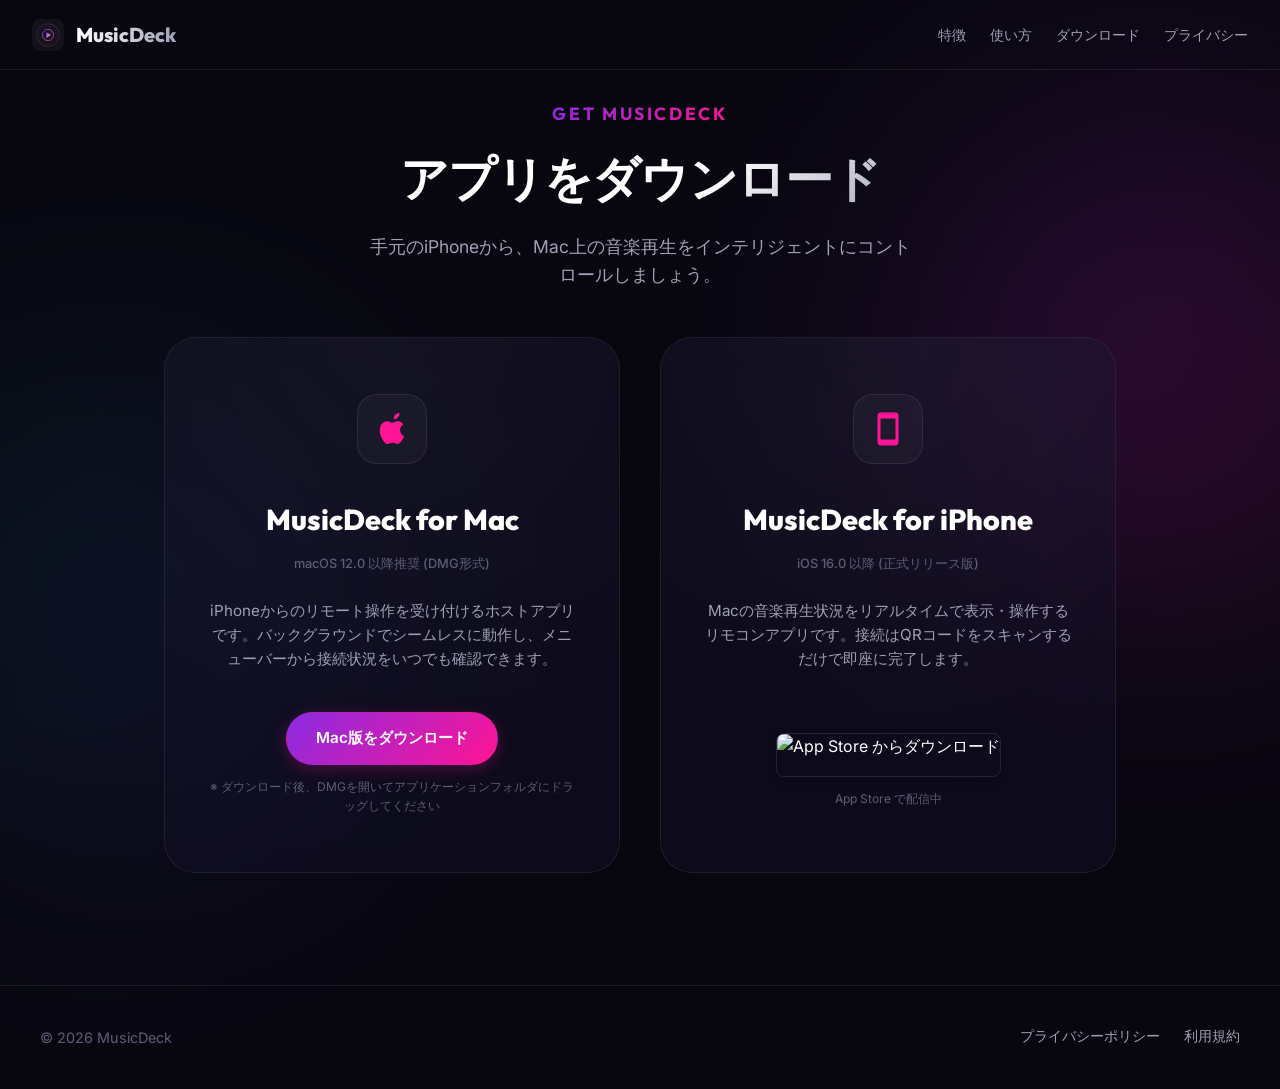
==== download.html @ 5c4b1ab0 "feat: initialize project with landing page structure, assets, and design system" ====
<!doctype html>
<html lang="ja">
<head>
  <meta charset="utf-8" />
  <meta name="viewport" content="width=device-width, initial-scale=1" />
  <title>MusicDeck ダウンロード | iPhoneでMacの音楽操作をもっと手軽に</title>
  <meta
    name="description"
    content="MusicDeckのダウンロードページです。Macアプリ（DMGファイル）およびiPhoneアプリ（App Store/TestFlight）を取得できます。"
  />

  <meta property="og:title" content="MusicDeck ダウンロード" />
  <meta property="og:description" content="iPhoneからMacの音楽操作をもっと手軽に。MusicDeckのダウンロードはこちらから。" />
  <meta property="og:type" content="website" />
  <meta property="og:url" content="https://884shuta.github.io/musicdeck-site/download.html" />
  <meta property="og:image" content="https://884shuta.github.io/musicdeck-site/assets/app-icon.svg" />

  <link rel="icon" href="./assets/favicon.svg" type="image/svg+xml" />
  <link rel="preconnect" href="https://fonts.googleapis.com">
  <link rel="preconnect" href="https://fonts.gstatic.com" crossorigin>
  <link href="https://fonts.googleapis.com/css2?family=Inter:wght@400;500;600&family=Outfit:wght@500;700;800&display=swap" rel="stylesheet">
  <link rel="stylesheet" href="./styles.css" />
  
  <script>
    // ==========================================
    // iPhone版 配信モード設定スイッチ (デフォルト)
    // ==========================================
    // true  : デフォルトで TestFlight版 (ベータテスト) を表示
    // false : デフォルトで App Store版 (正式リリース) を表示
    const USE_TESTFLIGHT_DEFAULT = false; 

    // URLのクエリパラメータ (?testflight=true または ?testflight=false) に基づく動的切り替え
    const urlParams = new URLSearchParams(window.location.search);
    const USE_TESTFLIGHT = urlParams.has('testflight') 
      ? (urlParams.get('testflight') === 'true') 
      : USE_TESTFLIGHT_DEFAULT;

    // 各種リンク先の設定
    const APP_STORE_URL = "https://apps.apple.com/jp/app/id6781479995";
    const TESTFLIGHT_URL = "https://testflight.apple.com/join/WTsdsdNE";
    const MAC_DMG_URL = "./MusicDeck.dmg";
  </script>
</head>

<body>
  <header class="site-header">
    <a class="brand" href="./index.html">
      <img src="./assets/app-icon.svg" alt="MusicDeck Logo" class="brand-icon" />
      <span class="brand-name">MusicDeck</span>
    </a>

    <nav class="nav">
      <a href="./index.html#features">特徴</a>
      <a href="./index.html#setup">使い方</a>
      <a href="./download.html" class="active">ダウンロード</a>
      <a href="./privacy.html" class="nav-secondary">プライバシー</a>
    </nav>
  </header>

  <main class="download-page">
    <section class="download-page-heading">
      <p class="label">Get MusicDeck</p>
      <h1>アプリをダウンロード</h1>
      <p>手元のiPhoneから、Mac上の音楽再生をインテリジェントにコントロールしましょう。</p>
    </section>

    <div class="download-grid">
      <!-- Mac OS App Card -->
      <section class="download-detail-card">
        <div class="platform-icon-wrap">
          <!-- macOS Apple Logo -->
          <svg xmlns="http://www.w3.org/2000/svg" viewBox="0 0 24 24" fill="currentColor">
            <path d="M18.71 19.5c-.83 1.24-1.71 2.45-3.05 2.47-1.34.03-1.77-.79-3.29-.79-1.53 0-2 .77-3.27.82-1.31.05-2.3-1.32-3.14-2.53C4.25 17 2.94 12.45 4.7 9.39c.87-1.52 2.43-2.48 4.12-2.51 1.28-.02 2.5.87 3.29.87.78 0 2.26-1.07 3.81-.91.65.03 2.47.26 3.64 1.98-.09.06-2.17 1.28-2.15 3.81.03 3.02 2.65 4.03 2.68 4.04-.03.07-.42 1.44-1.38 2.83M15.97 4.17c.66-.81 1.11-1.93.99-3.06-.96.04-2.13.64-2.82 1.45-.6.69-1.12 1.83-.98 2.94 1.07.08 2.15-.52 2.81-1.33z"/>
          </svg>
        </div>
        <h2>MusicDeck for Mac</h2>
        <p class="platform-version">macOS 12.0 以降推奨 (DMG形式)</p>
        <p class="description">
          iPhoneからのリモート操作を受け付けるホストアプリです。バックグラウンドでシームレスに動作し、メニューバーから接続状況をいつでも確認できます。
        </p>
        <div class="badge-container">
          <a class="button primary" id="macDownloadBtn" href="">
            <span class="btn-text">Mac版をダウンロード</span>
          </a>
          <span class="badge-info-text">※ ダウンロード後、DMGを開いてアプリケーションフォルダにドラッグしてください</span>
        </div>
      </section>

      <!-- iPhone App Card (Dynamic toggle) -->
      <section class="download-detail-card" id="iosCard">
        <div class="platform-icon-wrap">
          <!-- iPhone Icon -->
          <svg xmlns="http://www.w3.org/2000/svg" viewBox="0 0 24 24" fill="currentColor">
            <path d="M17 1.01L7 1c-1.1 0-2 .9-2 2v18c0 1.1.9 2 2 2h10c1.1 0 2-.9 2-2V3c0-1.1-.9-1.99-2-1.99zM17 19H7V5h10v14z"/>
          </svg>
        </div>
        <h2>MusicDeck for iPhone</h2>
        <p class="platform-version" id="iosVersion">iOS 16.0 以降</p>
        <p class="description" id="iosDescription">
          Macの音楽再生状況をリアルタイムで表示・操作するリモコンアプリです。接続はQRコードをスキャンするだけで即座に完了します。
        </p>
        
        <div class="badge-container" id="iosBadgeContainer">
          <!-- Rendered dynamically by JavaScript based on USE_TESTFLIGHT -->
        </div>
      </section>
    </div>
  </main>

  <footer class="footer">
    <div class="footer-content">
      <p class="copyright">© 2026 MusicDeck</p>
      <div class="footer-links">
        <a href="./privacy.html">プライバシーポリシー</a>
        <a href="./terms.html">利用規約</a>
      </div>
    </div>
  </footer>

  <script>
    document.addEventListener('DOMContentLoaded', () => {
      // Set Mac download link
      const macBtn = document.getElementById('macDownloadBtn');
      if (macBtn) {
        macBtn.href = MAC_DMG_URL;
      }

      // Dynamic toggle for iOS download target
      const badgeContainer = document.getElementById('iosBadgeContainer');
      const iosVersion = document.getElementById('iosVersion');
      const iosDescription = document.getElementById('iosDescription');
      const iosCard = document.getElementById('iosCard');

      if (USE_TESTFLIGHT) {
        // --- TestFlight Mode ---
        iosVersion.textContent = "iOS 16.0 以降 (TestFlight ベータ版)";
        iosDescription.textContent = "現在、MusicDeck for iPhoneは先行ベータテストを実施しています。以下のリンクからTestFlightプログラムに参加してアプリをお試しください。";

        // Create TestFlight green custom badge SVG + Text
        badgeContainer.innerHTML = `
          <a href="${TESTFLIGHT_URL}" class="testflight-badge" target="_blank" rel="noopener noreferrer">
            <!-- TestFlight Propeller Icon SVG -->
            <svg class="testflight-badge-icon" viewBox="0 0 24 24" fill="currentColor">
              <path d="M12 2C6.48 2 2 6.48 2 12s4.48 10 10 10 10-4.48 10-10S17.52 2 12 2zm1 14.5c0 .83-.67 1.5-1.5 1.5s-1.5-.67-1.5-1.5.67-1.5 1.5-1.5 1.5.67 1.5 1.5zm-.25-3.75c0 .41-.34.75-.75.75s-.75-.34-.75-.75v-4.5c0-.41.34-.75.75-.75s.75.34.75.75v4.5z"/>
            </svg>
            <span>TestFlightでベータ版に参加</span>
          </a>
          <span class="badge-info-text">※ 先行ベータ版のため参加枠に限りがあります</span>
          
          <div class="testflight-steps">
            <h3>
              <svg width="14" height="14" viewBox="0 0 24 24" fill="none" stroke="currentColor" stroke-width="2.5" stroke-linecap="round" stroke-linejoin="round">
                <circle cx="12" cy="12" r="10"></circle>
                <line x1="12" y1="16" x2="12" y2="12"></line>
                <line x1="12" y1="8" x2="12.01" y2="8"></line>
              </svg>
              ベータ版のインストール手順
            </h3>
            <ol>
              <li>iOS端末で App Store から <strong>TestFlight</strong> アプリをインストールします。</li>
              <li>上の「TestFlightでベータ版に参加」ボタンをタップします。</li>
              <li>「テストを開始」をタップしてアプリをインストールします。</li>
            </ol>
          </div>
        `;
      } else {
        // --- App Store Mode ---
        iosVersion.textContent = "iOS 16.0 以降 (正式リリース版)";
        
        // Render App Store official black badge
        badgeContainer.innerHTML = `
          <a href="${APP_STORE_URL}" class="app-store-badge-link" target="_blank" rel="noopener noreferrer">
            <img 
              src="https://tools.applemediaservices.com/api/badges/download-on-the-app-store/black/ja-jp?size=250x83" 
              alt="App Store からダウンロード" 
            />
          </a>
          <span class="badge-info-text">App Store で配信中</span>
        `;
      }
    });

    // --- Scroll Effect for Header ---
    const header = document.querySelector('.site-header');
    window.addEventListener('scroll', () => {
      if (window.scrollY > 20) {
        header.classList.add('scrolled');
      } else {
        header.classList.remove('scrolled');
      }
    });
  </script>
</body>
</html>
---- styles.css ----
/* ==========================================================================
   MusicDeck Premium CSS Design System
   ========================================================================== */

/* Custom Properties */
:root {
  --bg-primary: #080710;
  --bg-secondary: #121026;
  --bg-card: rgba(20, 18, 43, 0.45);
  --text-primary: #ffffff;
  --text-secondary: #9fa0b5;
  --text-muted: #5e5d75;
  
  --accent-purple: #8A2BE2;
  --accent-pink: #FF1493;
  --accent-cyan: #00f2fe;
  
  --gradient-primary: linear-gradient(135deg, var(--accent-purple), var(--accent-pink));
  --gradient-glow: linear-gradient(135deg, rgba(138, 43, 226, 0.3), rgba(255, 20, 147, 0.3));
  
  --glass-bg: rgba(255, 255, 255, 0.03);
  --glass-border: rgba(255, 255, 255, 0.08);
  --glass-border-hover: rgba(255, 255, 255, 0.18);
  
  --font-sans: 'Inter', -apple-system, BlinkMacSystemFont, "Segoe UI", Roboto, sans-serif;
  --font-display: 'Outfit', var(--font-sans);
  
  --shadow-sm: 0 4px 12px rgba(0, 0, 0, 0.1);
  --shadow-md: 0 12px 32px rgba(0, 0, 0, 0.2);
  --shadow-lg: 0 24px 64px rgba(0, 0, 0, 0.4);
  --shadow-glow: 0 0 40px rgba(138, 43, 226, 0.25);
  
  --transition-fast: 0.2s cubic-bezier(0.4, 0, 0.2, 1);
  --transition-normal: 0.3s cubic-bezier(0.4, 0, 0.2, 1);
  --transition-slow: 0.6s cubic-bezier(0.4, 0, 0.2, 1);
}

/* Reset & Base Styles */
*, *::before, *::after {
  box-sizing: border-box;
  margin: 0;
  padding: 0;
}

html {
  font-size: 16px;
  scroll-behavior: smooth;
  scroll-padding-top: 80px;
}

body {
  background-color: var(--bg-primary);
  color: var(--text-primary);
  font-family: var(--font-sans);
  line-height: 1.6;
  -webkit-font-smoothing: antialiased;
  -moz-osx-font-smoothing: grayscale;
  overflow-x: hidden;
  position: relative;
}

/* Ambient Glows */
body::before, body::after {
  content: '';
  position: absolute;
  width: 500px;
  height: 500px;
  border-radius: 50%;
  background: var(--gradient-glow);
  filter: blur(120px);
  z-index: -1;
  pointer-events: none;
  opacity: 0.6;
}

body::before {
  top: 10%;
  right: -10%;
}

body::after {
  bottom: 20%;
  left: -10%;
  background: linear-gradient(135deg, rgba(0, 242, 254, 0.15), rgba(138, 43, 226, 0.15));
}

a {
  color: inherit;
  text-decoration: none;
  transition: var(--transition-fast);
}

::-webkit-scrollbar {
  width: 8px;
}
::-webkit-scrollbar-track {
  background: var(--bg-primary);
}
::-webkit-scrollbar-thumb {
  background: rgba(255, 255, 255, 0.1);
  border-radius: 4px;
}

/* Typography Utility */
.label {
  font-family: var(--font-display);
  font-size: 0.85rem;
  font-weight: 700;
  text-transform: uppercase;
  letter-spacing: 0.15em;
  background: var(--gradient-primary);
  -webkit-background-clip: text;
  -webkit-text-fill-color: transparent;
  margin-bottom: 0.75rem;
  display: inline-block;
}

.section {
  padding: 6rem 1.5rem;
  max-width: 1200px;
  margin: 0 auto;
}

.section-heading {
  text-align: center;
  margin-bottom: 4rem;
}

.section-heading h2 {
  font-family: var(--font-display);
  font-size: 2.5rem;
  font-weight: 800;
  letter-spacing: -0.02em;
}

/* Buttons */
.button {
  display: inline-flex;
  align-items: center;
  justify-content: center;
  padding: 0.85rem 1.8rem;
  border-radius: 50px;
  font-weight: 600;
  font-size: 0.95rem;
  cursor: pointer;
  border: 1px solid transparent;
  transition: all var(--transition-normal);
  position: relative;
}

.button.primary {
  background: var(--gradient-primary);
  color: #fff;
  box-shadow: 0 4px 15px rgba(255, 20, 147, 0.25);
}

.button.primary:hover:not(.disabled) {
  transform: translateY(-2px);
  box-shadow: 0 8px 25px rgba(255, 20, 147, 0.4), 0 0 15px rgba(138, 43, 226, 0.4);
}

.button.secondary {
  background: var(--glass-bg);
  border-color: var(--glass-border);
  color: #fff;
  backdrop-filter: blur(8px);
}

.button.secondary:hover {
  background: rgba(255, 255, 255, 0.08);
  border-color: var(--glass-border-hover);
  transform: translateY(-2px);
}

.button.disabled {
  opacity: 0.4;
  cursor: not-allowed;
  pointer-events: none;
}

/* Header */
.site-header {
  position: fixed;
  top: 0;
  left: 0;
  width: 100%;
  height: 70px;
  display: flex;
  align-items: center;
  justify-content: space-between;
  padding: 0 2rem;
  z-index: 100;
  border-bottom: 1px solid var(--glass-border);
  transition: var(--transition-normal);
}

.site-header.scrolled {
  background: rgba(8, 7, 16, 0.75);
  backdrop-filter: blur(16px);
  height: 60px;
}

.brand {
  display: flex;
  align-items: center;
  gap: 0.75rem;
}

.brand-icon {
  width: 32px;
  height: 32px;
  border-radius: 8px;
}

.brand-name {
  font-family: var(--font-display);
  font-weight: 800;
  font-size: 1.25rem;
  background: linear-gradient(to right, #fff, var(--text-secondary));
  -webkit-background-clip: text;
  -webkit-text-fill-color: transparent;
}

.nav {
  display: flex;
  align-items: center;
  gap: 1.5rem;
}

.nav a {
  font-size: 0.9rem;
  font-weight: 500;
  color: var(--text-secondary);
  position: relative;
  padding: 0.5rem 0;
}

.nav a:hover {
  color: #fff;
}

.nav a::after {
  content: '';
  position: absolute;
  bottom: 0;
  left: 0;
  width: 100%;
  height: 2px;
  background: var(--gradient-primary);
  transform: scaleX(0);
  transition: transform var(--transition-normal);
}

.nav a:hover::after {
  transform: scaleX(1);
}

/* Hero Section */
.hero {
  display: grid;
  grid-template-columns: 1fr 1fr;
  align-items: center;
  gap: 4rem;
  min-height: 100vh;
  padding: 8rem 2rem 4rem;
  max-width: 1200px;
  margin: 0 auto;
}

.hero-content {
  display: flex;
  flex-direction: column;
  align-items: flex-start;
}

.hero-content h1 {
  font-family: var(--font-display);
  font-size: 3.5rem;
  font-weight: 800;
  line-height: 1.15;
  letter-spacing: -0.03em;
  margin-bottom: 1.5rem;
  background: linear-gradient(135deg, #ffffff 60%, var(--text-secondary));
  -webkit-background-clip: text;
  -webkit-text-fill-color: transparent;
}

.hero-text {
  font-size: 1.1rem;
  color: var(--text-secondary);
  margin-bottom: 2.5rem;
  max-width: 520px;
}

.hero-actions {
  display: flex;
  gap: 1rem;
}

/* Device Visual Block */
.hero-visual {
  position: relative;
  display: flex;
  justify-content: center;
  align-items: center;
  width: 100%;
  height: 480px;
  perspective: 1200px;
  overflow: visible;
}

/* MacBook Mockup CSS */
.device.macbook {
  position: absolute;
  width: 440px;
  left: calc(50% - 240px);
  top: 50px;
  transform: rotateY(8deg) rotateX(2deg);
  transition: var(--transition-slow);
}

.device.macbook:hover {
  transform: rotateY(5deg) rotateX(1deg) translateY(-5px);
}

.macbook-screen {
  background: #000;
  border-radius: 18px 18px 0 0;
  padding: 10px 10px 12px 10px;
  box-shadow: var(--shadow-lg);
  border: 1px solid rgba(255, 255, 255, 0.15);
  position: relative;
}

.macbook-camera {
  width: 6px;
  height: 6px;
  background: #1a1a1a;
  border-radius: 50%;
  position: absolute;
  top: 4px;
  left: 50%;
  transform: translateX(-50%);
  border: 1px solid #333;
}

.macbook-display {
  background: #0d0c15;
  aspect-ratio: 16/10;
  border-radius: 8px;
  overflow: hidden;
  border: 1px solid rgba(255, 255, 255, 0.05);
}

/* MacBook OS/App Design */
.macbook-app {
  display: flex;
  flex-direction: column;
  width: 100%;
  height: 100%;
  background: linear-gradient(145deg, #100f22, #07060f);
  color: #fff;
  position: relative;
}

.app-sidebar {
  display: flex;
  gap: 6px;
  padding: 8px 12px;
  border-bottom: 1px solid rgba(255, 255, 255, 0.03);
  position: absolute;
  top: 0;
  left: 0;
  width: 100%;
  z-index: 2;
}

.sidebar-dot {
  width: 8px;
  height: 8px;
  border-radius: 50%;
}
.sidebar-dot.red { background: #ff5f56; }
.sidebar-dot.yellow { background: #ffbd2e; }
.sidebar-dot.green { background: #27c93f; }

.app-main {
  flex: 1;
  display: flex;
  flex-direction: column;
  justify-content: center;
  align-items: center;
  padding: 28px 16px 12px 16px;
  position: relative;
}

.music-player-status {
  position: absolute;
  top: 8px;
  right: 12px;
  display: flex;
  align-items: center;
  gap: 8px;
}

.status-badge {
  font-size: 0.65rem;
  font-weight: 600;
  background: rgba(39, 201, 63, 0.15);
  color: #27c93f;
  padding: 2px 8px;
  border-radius: 10px;
  border: 1px solid rgba(39, 201, 63, 0.2);
}

.music-wave {
  display: flex;
  align-items: flex-end;
  gap: 2px;
  height: 12px;
}

.music-wave span {
  display: block;
  width: 2px;
  background: var(--accent-pink);
  border-radius: 1px;
  height: 2px;
}

.playing .music-wave span {
  animation: bounce 0.8s ease infinite alternate;
}
.playing .music-wave span:nth-child(2) { animation-delay: 0.15s; }
.playing .music-wave span:nth-child(3) { animation-delay: 0.3s; }
.playing .music-wave span:nth-child(4) { animation-delay: 0.45s; }
.playing .music-wave span:nth-child(5) { animation-delay: 0.1s; }

@keyframes bounce {
  100% { height: 12px; }
}

.music-card-desktop {
  width: 90%;
  max-width: 240px;
  background: rgba(255, 255, 255, 0.02);
  border: 1px solid rgba(255, 255, 255, 0.05);
  border-radius: 12px;
  padding: 16px;
  text-align: center;
  box-shadow: var(--shadow-sm);
}

.album-art-wrap {
  width: 90px;
  height: 90px;
  margin: 0 auto 12px;
  position: relative;
}

.album-art {
  width: 100%;
  height: 100%;
  border-radius: 50%;
  overflow: hidden;
  background: #000;
  border: 3px solid rgba(255, 255, 255, 0.05);
  box-shadow: 0 4px 10px rgba(0,0,0,0.5);
  position: relative;
}

.album-image {
  width: 100%;
  height: 100%;
  object-fit: cover;
}

.playing .album-image {
  animation: rotateDisc 10s linear infinite;
}

@keyframes rotateDisc {
  0% { transform: rotate(0deg); }
  100% { transform: rotate(360deg); }
}

.album-art::after {
  content: '';
  position: absolute;
  top: 50%;
  left: 50%;
  transform: translate(-50%, -50%);
  width: 16px;
  height: 16px;
  background: #0d0c15;
  border-radius: 50%;
  border: 2px solid rgba(255, 255, 255, 0.1);
  z-index: 2;
}

.music-card-desktop .song-title {
  font-family: var(--font-display);
  font-size: 0.95rem;
  font-weight: 700;
  color: #fff;
  margin-bottom: 2px;
}

.music-card-desktop .song-artist {
  font-size: 0.75rem;
  color: var(--text-secondary);
  margin-bottom: 12px;
}

.playback-progress {
  width: 100%;
}

.progress-bar {
  width: 100%;
  height: 3px;
  background: rgba(255,255,255,0.08);
  border-radius: 2px;
  overflow: hidden;
  margin-bottom: 4px;
}

.progress-fill {
  width: 0%;
  height: 100%;
  background: var(--gradient-primary);
  transition: width 0.1s linear;
}

.progress-time {
  display: flex;
  justify-content: space-between;
  font-size: 0.6rem;
  color: var(--text-muted);
}

.macbook-base {
  height: 8px;
  background: #3a3a45;
  border-radius: 0 0 16px 16px;
  border-bottom: 2px solid #222;
  position: relative;
  box-shadow: 0 8px 24px rgba(0, 0, 0, 0.4);
}

.macbook-notch {
  width: 60px;
  height: 4px;
  background: #1a1a24;
  margin: 0 auto;
  border-radius: 0 0 4px 4px;
}

/* iPhone Mockup CSS */
.device.iphone {
  position: absolute;
  width: 180px;
  right: calc(50% - 210px);
  bottom: 20px;
  transform: rotateY(-8deg) rotateX(1deg);
  transition: var(--transition-slow);
  z-index: 10;
}

.device.iphone:hover {
  transform: rotateY(-4deg) rotateX(0deg) translateY(-5px);
}

.iphone-screen {
  background: #000;
  border-radius: 36px;
  padding: 8px;
  box-shadow: var(--shadow-lg), var(--shadow-glow);
  border: 1px solid rgba(255, 255, 255, 0.18);
  aspect-ratio: 9/19.5;
  position: relative;
  overflow: hidden;
}

.dynamic-island {
  width: 60px;
  height: 18px;
  background: #000;
  border-radius: 9px;
  position: absolute;
  top: 12px;
  left: 50%;
  transform: translateX(-50%);
  z-index: 3;
}

.iphone-content {
  width: 100%;
  height: 100%;
  background: #0f0e1a;
  border-radius: 28px;
  overflow: hidden;
  padding: 24px 12px 12px 12px;
  display: flex;
  flex-direction: column;
  justify-content: space-between;
  border: 1px solid rgba(255, 255, 255, 0.03);
}

.connection-status {
  display: flex;
  align-items: center;
  justify-content: center;
  gap: 6px;
  margin-top: 8px;
}

.status-dot {
  width: 6px;
  height: 6px;
  background: #27c93f;
  border-radius: 50%;
}
.status-dot.pulsing {
  animation: pulseGreen 2s infinite;
}

@keyframes pulseGreen {
  0% { transform: scale(0.9); opacity: 0.6; }
  50% { transform: scale(1.2); opacity: 1; }
  100% { transform: scale(0.9); opacity: 0.6; }
}

.status-text {
  font-size: 0.6rem;
  color: var(--text-secondary);
  font-weight: 500;
  letter-spacing: 0.02em;
}

.iphone-album-preview {
  flex: 1;
  display: flex;
  align-items: center;
  justify-content: center;
}

.iphone-album-art-wrap {
  width: 90px;
  height: 90px;
  border-radius: 16px;
  overflow: hidden;
  box-shadow: var(--shadow-md);
  border: 1px solid rgba(255,255,255,0.08);
  background: #17162b;
  display: flex;
  align-items: center;
  justify-content: center;
}

.iphone-album-art {
  width: 80%;
  height: 80%;
}

.iphone-song-info {
  text-align: center;
  margin-bottom: 12px;
}

.iphone-song-title {
  font-family: var(--font-display);
  font-size: 0.85rem;
  font-weight: 700;
  color: #fff;
  white-space: nowrap;
  overflow: hidden;
  text-overflow: ellipsis;
}

.iphone-song-artist {
  font-size: 0.7rem;
  color: var(--text-secondary);
}

.iphone-controls {
  display: flex;
  justify-content: center;
  align-items: center;
  gap: 12px;
  margin-bottom: 12px;
}

.ctrl-btn {
  background: transparent;
  border: none;
  color: #fff;
  cursor: pointer;
  display: flex;
  align-items: center;
  justify-content: center;
  transition: all var(--transition-fast);
  outline: none;
}

.ctrl-btn:hover {
  color: var(--accent-pink);
  transform: scale(1.1);
}

.ctrl-btn.play-pause {
  width: 44px;
  height: 44px;
  border-radius: 50%;
  background: var(--gradient-primary);
  color: #fff;
  box-shadow: 0 4px 10px rgba(255, 20, 147, 0.2);
}

.ctrl-btn.play-pause:hover {
  transform: scale(1.08);
  box-shadow: 0 6px 14px rgba(255, 20, 147, 0.35);
  color: #fff;
}

.hidden {
  display: none !important;
}

.iphone-volume {
  display: flex;
  align-items: center;
  gap: 8px;
  padding: 0 8px;
  opacity: 0.8;
}

.volume-slider {
  flex: 1;
  height: 4px;
  background: rgba(255, 255, 255, 0.1);
  border-radius: 2px;
}

.volume-fill {
  width: 65%;
  height: 100%;
  background: rgba(255, 255, 255, 0.6);
}

/* Features Section */
.feature-grid {
  display: grid;
  grid-template-columns: repeat(2, 1fr);
  gap: 2rem;
  margin-top: 2rem;
}

.feature {
  background: var(--bg-card);
  border: 1px solid var(--glass-border);
  padding: 2.5rem;
  border-radius: 24px;
  backdrop-filter: blur(12px);
  transition: all var(--transition-normal);
  position: relative;
}

.feature:hover {
  transform: translateY(-5px);
  border-color: var(--glass-border-hover);
  box-shadow: var(--shadow-md), 0 0 20px rgba(138, 43, 226, 0.05);
}

.feature-icon {
  width: 48px;
  height: 48px;
  border-radius: 12px;
  background: var(--glass-bg);
  border: 1px solid var(--glass-border);
  display: flex;
  align-items: center;
  justify-content: center;
  color: var(--accent-pink);
  margin-bottom: 1.5rem;
  transition: var(--transition-normal);
}

.feature:hover .feature-icon {
  background: var(--gradient-primary);
  color: #fff;
  border-color: transparent;
  box-shadow: 0 4px 12px rgba(255, 20, 147, 0.3);
}

.feature h3 {
  font-family: var(--font-display);
  font-size: 1.35rem;
  font-weight: 700;
  margin-bottom: 0.75rem;
}

.feature p {
  color: var(--text-secondary);
  font-size: 0.95rem;
  line-height: 1.6;
}

/* Setup Section */
.setup-section {
  max-width: 900px;
}

.steps {
  display: flex;
  flex-direction: column;
  gap: 2.5rem;
  position: relative;
  padding-left: 1rem;
}

.steps::before {
  content: '';
  position: absolute;
  top: 0;
  left: calc(1rem + 20px);
  bottom: 0;
  width: 2px;
  background: var(--glass-border);
  z-index: 1;
}

.steps li {
  display: flex;
  gap: 2rem;
  position: relative;
  z-index: 2;
}

.step-number {
  width: 42px;
  height: 42px;
  border-radius: 50%;
  background: var(--bg-secondary);
  border: 2px solid var(--glass-border);
  color: #fff;
  font-family: var(--font-display);
  font-weight: 700;
  font-size: 1.1rem;
  display: flex;
  align-items: center;
  justify-content: center;
  box-shadow: var(--shadow-sm);
  transition: var(--transition-normal);
  flex-shrink: 0;
}

.steps li:hover .step-number {
  background: var(--gradient-primary);
  border-color: transparent;
  box-shadow: 0 0 15px rgba(255, 20, 147, 0.4);
  transform: scale(1.05);
}

.step-body {
  display: flex;
  flex-direction: column;
  padding-top: 4px;
}

.step-body strong {
  font-family: var(--font-display);
  font-size: 1.2rem;
  font-weight: 700;
  margin-bottom: 0.4rem;
  color: #fff;
}

.step-body span {
  color: var(--text-secondary);
  font-size: 0.95rem;
}

/* Download Section */
.download {
  text-align: center;
}

.download-card {
  background: radial-gradient(circle at 50% 0%, rgba(138, 43, 226, 0.08) 0%, rgba(0, 0, 0, 0) 70%), var(--bg-card);
  border: 1px solid var(--glass-border);
  border-radius: 32px;
  padding: 4.5rem 2rem;
  backdrop-filter: blur(16px);
  max-width: 800px;
  margin: 0 auto;
  position: relative;
}

.download-card h2 {
  font-family: var(--font-display);
  font-size: 2.25rem;
  font-weight: 800;
  margin-bottom: 1rem;
}

.download-text {
  color: var(--text-secondary);
  max-width: 500px;
  margin: 0 auto 2.5rem;
  font-size: 1rem;
}

.download-actions {
  display: flex;
  justify-content: center;
  gap: 1.5rem;
  flex-wrap: wrap;
}

/* Support Section */
.support {
  text-align: center;
  max-width: 600px;
  margin: 0 auto;
}

.support-card {
  background: var(--glass-bg);
  border: 1px solid var(--glass-border);
  border-radius: 24px;
  padding: 3rem 2rem;
  backdrop-filter: blur(8px);
}

.support-card h2 {
  font-family: var(--font-display);
  font-size: 1.8rem;
  font-weight: 700;
  margin-bottom: 1rem;
}

.support-card p {
  color: var(--text-secondary);
  margin-bottom: 1.5rem;
}

.support-email {
  font-family: var(--font-display);
  font-size: 1.15rem;
  font-weight: 600;
  background: var(--gradient-primary);
  -webkit-background-clip: text;
  -webkit-text-fill-color: transparent;
  display: inline-block;
  position: relative;
}

.support-email::after {
  content: '';
  position: absolute;
  bottom: -2px;
  left: 0;
  width: 100%;
  height: 2px;
  background: var(--gradient-primary);
  transform: scaleX(0.7);
  transition: transform var(--transition-normal);
}

.support-email:hover::after {
  transform: scaleX(1);
}

/* Footer */
.footer {
  border-top: 1px solid var(--glass-border);
  padding: 2.5rem 2rem;
  margin-top: 4rem;
}

.footer-content {
  max-width: 1200px;
  margin: 0 auto;
  display: flex;
  justify-content: space-between;
  align-items: center;
  flex-wrap: wrap;
  gap: 1.5rem;
}

.copyright {
  font-size: 0.9rem;
  color: var(--text-muted);
}

.footer-links {
  display: flex;
  gap: 1.5rem;
}

.footer-links a {
  font-size: 0.85rem;
  color: var(--text-secondary);
}

.footer-links a:hover {
  color: #fff;
}

/* ==========================================================================
   Responsive Styles
   ========================================================================== */

/* Tablet & Mobile (Under 768px) */
@media (max-width: 768px) {
  .hero {
    grid-template-columns: 1fr;
    text-align: center;
    gap: 2.5rem;
    padding-top: 6rem;
    min-height: auto;
  }
  
  .hero-content {
    align-items: center;
  }
  
  .hero-content h1 {
    font-size: 2.5rem;
  }
  
  .hero-text {
    margin-left: auto;
    margin-right: auto;
    font-size: 1rem;
    margin-bottom: 2rem;
  }
  
  .hero-visual {
    height: 360px;
  }
  
  /* Hide MacBook mockup on tablet & mobile to avoid overlap and clipping */
  .device.macbook {
    display: none !important;
  }
  
  /* Center the iPhone mockup */
  .device.iphone {
    width: 160px;
    left: 50%;
    right: auto;
    bottom: 20px;
    transform: translateX(-50%) rotateY(0deg) rotateX(0deg);
  }

  .device.iphone:hover {
    transform: translateX(-50%) scale(1.05);
  }
  
  .site-header {
    padding: 0 1rem;
  }
  
  .nav {
    gap: 1rem;
  }
  
  .nav a {
    font-size: 0.8rem;
  }
  
  .nav-secondary {
    display: none !important;
  }
  
  .feature-grid {
    grid-template-columns: 1fr;
    gap: 1.25rem;
  }
}

/* Small Mobile (Under 480px) */
@media (max-width: 480px) {
  .hero-content h1 {
    font-size: 2rem;
  }
  
  .hero-visual {
    height: 300px;
  }
  
  .device.iphone {
    width: 130px;
    bottom: 10px;
  }
  
  .iphone-content {
    padding: 16px 8px 8px 8px;
  }
  
  .iphone-album-art-wrap {
    width: 65px;
    height: 65px;
  }
  
  .iphone-volume {
    display: none;
  }
  
  .section-heading h2 {
    font-size: 1.8rem;
  }
  
  .nav {
    gap: 0.75rem;
  }
  
  .nav a {
    font-size: 0.75rem;
  }
  
  .download-card {
    padding: 3rem 1rem;
  }
  
  .download-card h2 {
    font-size: 1.6rem;
  }
  
  .footer-content {
    flex-direction: column;
    text-align: center;
    gap: 1rem;
  }
}

/* ==========================================================================
   Download Page Custom Styles
   ========================================================================== */

.download-page {
  padding-top: 100px;
  min-height: calc(100vh - 120px);
  display: flex;
  flex-direction: column;
  justify-content: center;
}

.download-page-heading {
  text-align: center;
  max-width: 600px;
  margin: 0 auto 3rem;
  padding: 0 1.5rem;
}

.download-page-heading h1 {
  font-family: var(--font-display);
  font-size: 3rem;
  font-weight: 800;
  letter-spacing: -0.02em;
  margin-bottom: 1rem;
  background: linear-gradient(135deg, #ffffff 60%, var(--text-secondary));
  -webkit-background-clip: text;
  -webkit-text-fill-color: transparent;
}

.download-page-heading p {
  color: var(--text-secondary);
  font-size: 1.1rem;
}

.download-grid {
  display: grid;
  grid-template-columns: repeat(2, 1fr);
  gap: 2.5rem;
  max-width: 1000px;
  margin: 0 auto 3rem;
  padding: 0 1.5rem;
  width: 100%;
}

.download-detail-card {
  background: var(--bg-card);
  border: 1px solid var(--glass-border);
  border-radius: 32px;
  padding: 3.5rem 2.5rem;
  backdrop-filter: blur(16px);
  display: flex;
  flex-direction: column;
  align-items: center;
  text-align: center;
  transition: all var(--transition-normal);
  position: relative;
  overflow: hidden;
}

.download-detail-card::before {
  content: '';
  position: absolute;
  top: 0;
  left: 0;
  width: 100%;
  height: 100%;
  background: radial-gradient(circle at 50% 0%, rgba(255, 255, 255, 0.03) 0%, rgba(0, 0, 0, 0) 70%);
  z-index: -1;
  pointer-events: none;
}

.download-detail-card:hover {
  transform: translateY(-5px);
  border-color: var(--glass-border-hover);
  box-shadow: var(--shadow-md), 0 0 30px rgba(138, 43, 226, 0.05);
}

.platform-icon-wrap {
  width: 70px;
  height: 70px;
  border-radius: 20px;
  background: var(--glass-bg);
  border: 1px solid var(--glass-border);
  display: flex;
  align-items: center;
  justify-content: center;
  color: var(--accent-pink);
  margin-bottom: 2rem;
  transition: var(--transition-normal);
}

.download-detail-card:hover .platform-icon-wrap {
  background: var(--gradient-primary);
  color: #fff;
  border-color: transparent;
  box-shadow: 0 4px 15px rgba(255, 20, 147, 0.3);
}

.platform-icon-wrap svg {
  width: 36px;
  height: 36px;
}

.download-detail-card h2 {
  font-family: var(--font-display);
  font-size: 1.8rem;
  font-weight: 800;
  margin-bottom: 0.75rem;
}

.download-detail-card .platform-version {
  font-size: 0.8rem;
  color: var(--text-muted);
  margin-bottom: 1.5rem;
  font-weight: 500;
}

.download-detail-card p.description {
  color: var(--text-secondary);
  font-size: 0.95rem;
  line-height: 1.6;
  margin-bottom: 2.5rem;
  flex-grow: 1;
}

/* Badge and Button Styles */
.badge-container {
  display: flex;
  flex-direction: column;
  align-items: center;
  gap: 0.5rem;
  min-height: 90px;
  justify-content: center;
  width: 100%;
}

.app-store-badge-link {
  display: inline-block;
  overflow: hidden;
  border-radius: 8px;
  height: 44px;
  transition: all var(--transition-fast);
  border: 1px solid rgba(255, 255, 255, 0.1);
  box-shadow: var(--shadow-sm);
}

.app-store-badge-link:hover {
  transform: scale(1.03);
  border-color: rgba(255, 255, 255, 0.3);
  box-shadow: 0 4px 15px rgba(0, 0, 0, 0.3);
}

.app-store-badge-link img {
  height: 100%;
  width: auto;
}

/* TestFlight Custom Badge */
.testflight-badge {
  display: inline-flex;
  align-items: center;
  gap: 10px;
  background: #000000;
  color: #fff;
  border: 1px solid rgba(255, 255, 255, 0.2);
  border-radius: 8px;
  padding: 0 1.25rem;
  height: 44px;
  font-family: -apple-system, BlinkMacSystemFont, "Segoe UI", Roboto, sans-serif;
  font-weight: 600;
  font-size: 0.85rem;
  transition: all var(--transition-fast);
  box-shadow: var(--shadow-sm);
}

.testflight-badge:hover {
  background: #111;
  border-color: rgba(255, 255, 255, 0.4);
  transform: scale(1.03);
}

.testflight-badge-icon {
  width: 20px;
  height: 20px;
  color: #00D05A; /* TestFlight Green */
}

.badge-info-text {
  font-size: 0.75rem;
  color: var(--text-muted);
  margin-top: 0.25rem;
}

.testflight-steps {
  text-align: left;
  background: rgba(0, 208, 90, 0.04);
  border: 1px dashed rgba(0, 208, 90, 0.2);
  border-radius: 16px;
  padding: 1.25rem;
  margin-top: 1.5rem;
  width: 100%;
  animation: downloadFadeIn 0.3s ease;
}

.testflight-steps h3 {
  font-family: var(--font-display);
  font-size: 0.9rem;
  font-weight: 700;
  color: #00D05A;
  margin-bottom: 0.75rem;
  display: flex;
  align-items: center;
  gap: 6px;
}

.testflight-steps ol {
  list-style: decimal;
  padding-left: 1.25rem;
}

.testflight-steps li {
  font-size: 0.8rem;
  color: var(--text-secondary);
  margin-bottom: 0.4rem;
}

.testflight-steps li:last-child {
  margin-bottom: 0;
}

@keyframes downloadFadeIn {
  from { opacity: 0; transform: translateY(10px); }
  to { opacity: 1; transform: translateY(0); }
}

/* Responsive for Download Page */
@media (max-width: 768px) {
  .download-page {
    padding-top: 90px;
    padding-bottom: 3rem;
  }
  .download-page-heading h1 {
    font-size: 2.25rem;
  }
  .download-grid {
    grid-template-columns: 1fr;
    gap: 2rem;
  }
  .download-detail-card {
    padding: 3rem 1.5rem;
  }
}
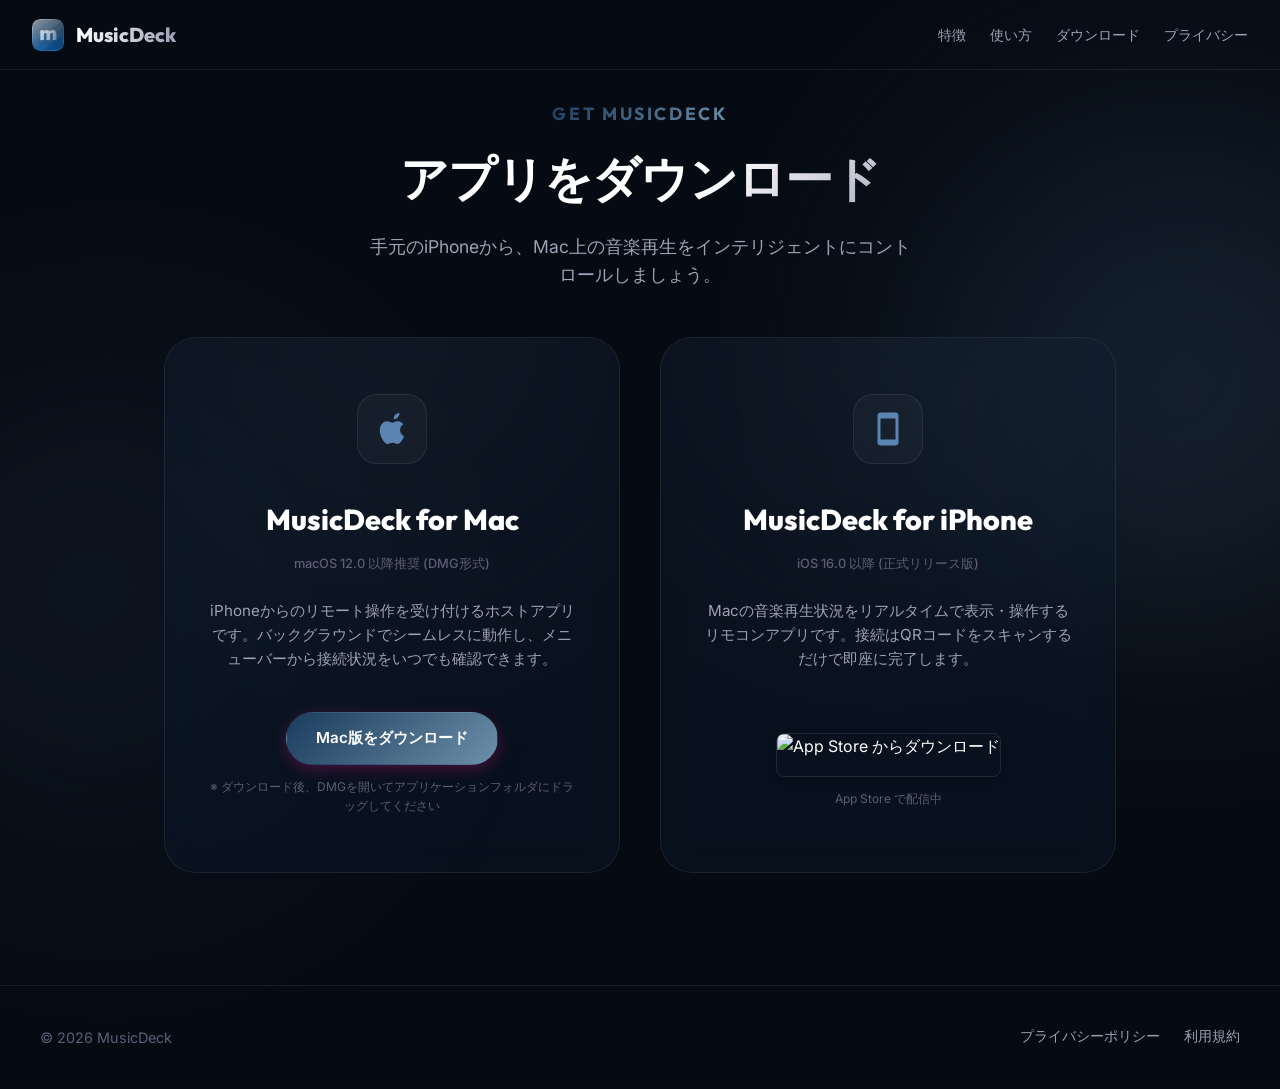
==== commit ccbf340e: "feat: replace SVG assets with PNGs and update site color palette to blue theme" ====
--- a/download.html
+++ b/download.html
@@ -13,9 +13,9 @@
   <meta property="og:description" content="iPhoneからMacの音楽操作をもっと手軽に。MusicDeckのダウンロードはこちらから。" />
   <meta property="og:type" content="website" />
   <meta property="og:url" content="https://884shuta.github.io/musicdeck-site/download.html" />
-  <meta property="og:image" content="https://884shuta.github.io/musicdeck-site/assets/app-icon.svg" />
+  <meta property="og:image" content="https://884shuta.github.io/musicdeck-site/assets/app-icon.png" />
 
-  <link rel="icon" href="./assets/favicon.svg" type="image/svg+xml" />
+  <link rel="icon" href="./assets/favicon.png" type="image/png" />
   <link rel="preconnect" href="https://fonts.googleapis.com">
   <link rel="preconnect" href="https://fonts.gstatic.com" crossorigin>
   <link href="https://fonts.googleapis.com/css2?family=Inter:wght@400;500;600&family=Outfit:wght@500;700;800&display=swap" rel="stylesheet">
@@ -45,7 +45,7 @@
 <body>
   <header class="site-header">
     <a class="brand" href="./index.html">
-      <img src="./assets/app-icon.svg" alt="MusicDeck Logo" class="brand-icon" />
+      <img src="./assets/app-icon.png" alt="MusicDeck Logo" class="brand-icon" />
       <span class="brand-name">MusicDeck</span>
     </a>
 
--- a/styles.css
+++ b/styles.css
@@ -4,19 +4,19 @@
 
 /* Custom Properties */
 :root {
-  --bg-primary: #080710;
-  --bg-secondary: #121026;
-  --bg-card: rgba(20, 18, 43, 0.45);
+  --bg-primary: #060b13;
+  --bg-secondary: #0e1828;
+  --bg-card: rgba(13, 25, 43, 0.45);
   --text-primary: #ffffff;
   --text-secondary: #9fa0b5;
   --text-muted: #5e5d75;
   
-  --accent-purple: #8A2BE2;
-  --accent-pink: #FF1493;
-  --accent-cyan: #00f2fe;
-  
-  --gradient-primary: linear-gradient(135deg, var(--accent-purple), var(--accent-pink));
-  --gradient-glow: linear-gradient(135deg, rgba(138, 43, 226, 0.3), rgba(255, 20, 147, 0.3));
+  --accent-purple: #2C5E8A;
+  --accent-pink: #5B84B1;
+  --accent-cyan: #8AB4F8;
+  
+  --gradient-primary: linear-gradient(135deg, #1b3c5d, #6c8fa9);
+  --gradient-glow: linear-gradient(135deg, rgba(27, 60, 93, 0.4), rgba(108, 143, 169, 0.4));
   
   --glass-bg: rgba(255, 255, 255, 0.03);
   --glass-border: rgba(255, 255, 255, 0.08);
@@ -28,7 +28,7 @@
   --shadow-sm: 0 4px 12px rgba(0, 0, 0, 0.1);
   --shadow-md: 0 12px 32px rgba(0, 0, 0, 0.2);
   --shadow-lg: 0 24px 64px rgba(0, 0, 0, 0.4);
-  --shadow-glow: 0 0 40px rgba(138, 43, 226, 0.25);
+  --shadow-glow: 0 0 40px rgba(108, 143, 169, 0.25);
   
   --transition-fast: 0.2s cubic-bezier(0.4, 0, 0.2, 1);
   --transition-normal: 0.3s cubic-bezier(0.4, 0, 0.2, 1);
@@ -81,7 +81,7 @@
 body::after {
   bottom: 20%;
   left: -10%;
-  background: linear-gradient(135deg, rgba(0, 242, 254, 0.15), rgba(138, 43, 226, 0.15));
+  background: linear-gradient(135deg, rgba(138, 180, 248, 0.15), rgba(27, 60, 93, 0.15));
 }
 
 a {
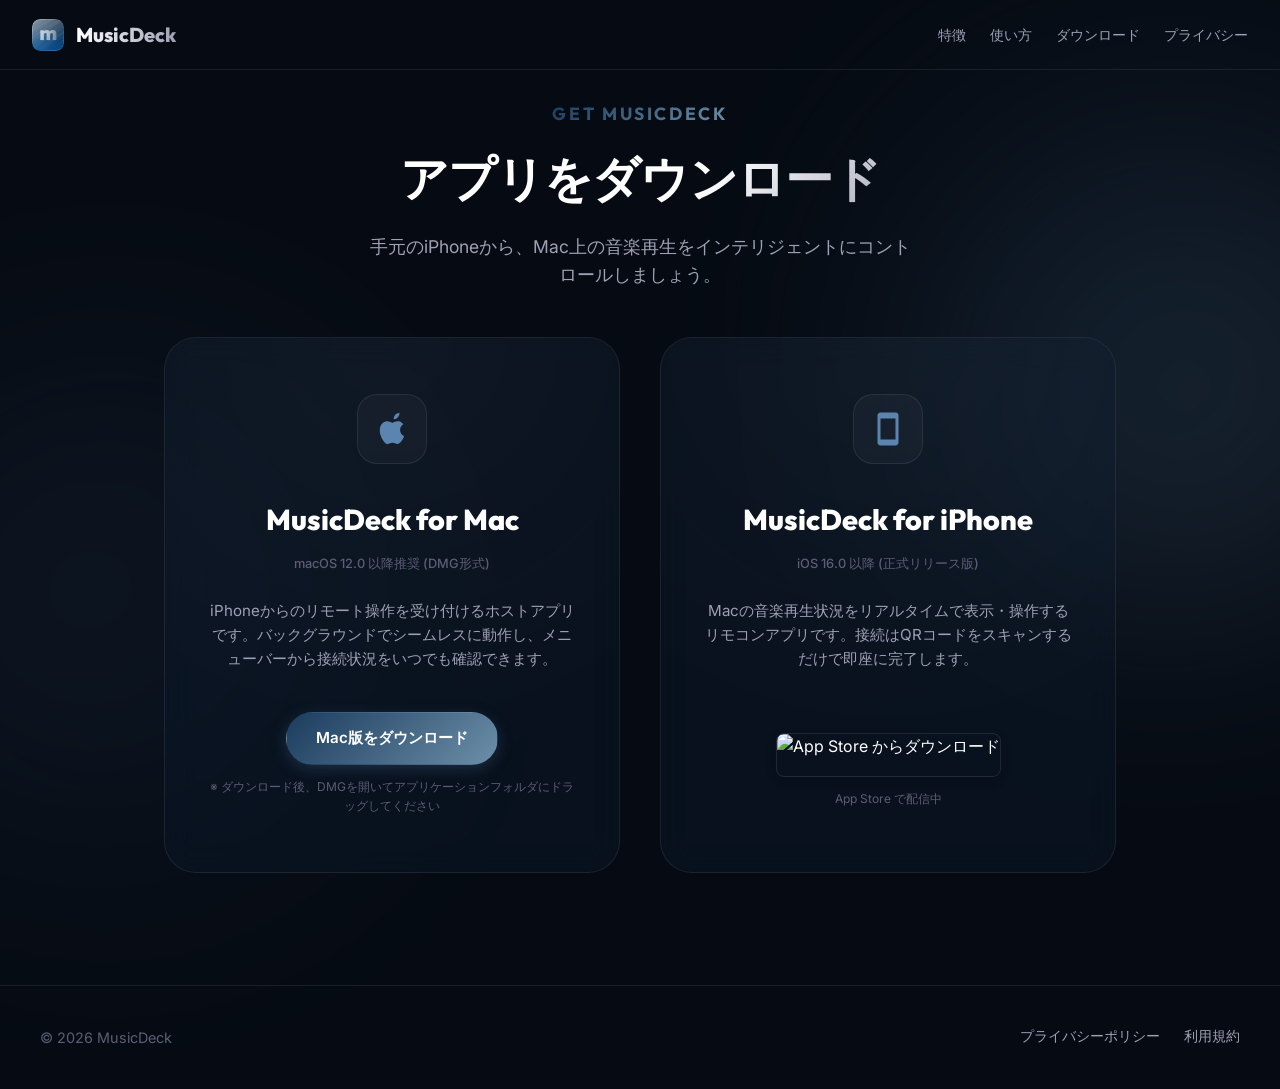
==== commit b61e3866: "refactor: optimize UI/UX by removing playback logic, centralizing hero layout, and updating theme co" ====
--- a/download.html
+++ b/download.html
@@ -1,13 +1,11 @@
 <!doctype html>
 <html lang="ja">
+
 <head>
   <meta charset="utf-8" />
   <meta name="viewport" content="width=device-width, initial-scale=1" />
   <title>MusicDeck ダウンロード | iPhoneでMacの音楽操作をもっと手軽に</title>
-  <meta
-    name="description"
-    content="MusicDeckのダウンロードページです。Macアプリ（DMGファイル）およびiPhoneアプリ（App Store/TestFlight）を取得できます。"
-  />
+  <meta name="description" content="MusicDeckのダウンロードページです。Macアプリ（DMGファイル）およびiPhoneアプリ（App Store/TestFlight）を取得できます。" />
 
   <meta property="og:title" content="MusicDeck ダウンロード" />
   <meta property="og:description" content="iPhoneからMacの音楽操作をもっと手軽に。MusicDeckのダウンロードはこちらから。" />
@@ -18,27 +16,30 @@
   <link rel="icon" href="./assets/favicon.png" type="image/png" />
   <link rel="preconnect" href="https://fonts.googleapis.com">
   <link rel="preconnect" href="https://fonts.gstatic.com" crossorigin>
-  <link href="https://fonts.googleapis.com/css2?family=Inter:wght@400;500;600&family=Outfit:wght@500;700;800&display=swap" rel="stylesheet">
+  <link
+    href="https://fonts.googleapis.com/css2?family=Inter:wght@400;500;600&family=Outfit:wght@500;700;800&display=swap"
+    rel="stylesheet">
   <link rel="stylesheet" href="./styles.css" />
-  
+
   <script>
     // ==========================================
     // iPhone版 配信モード設定スイッチ (デフォルト)
     // ==========================================
     // true  : デフォルトで TestFlight版 (ベータテスト) を表示
     // false : デフォルトで App Store版 (正式リリース) を表示
-    const USE_TESTFLIGHT_DEFAULT = false; 
+    const USE_TESTFLIGHT_DEFAULT = false;
 
     // URLのクエリパラメータ (?testflight=true または ?testflight=false) に基づく動的切り替え
     const urlParams = new URLSearchParams(window.location.search);
-    const USE_TESTFLIGHT = urlParams.has('testflight') 
-      ? (urlParams.get('testflight') === 'true') 
+    const USE_TESTFLIGHT = urlParams.has('testflight')
+      ? (urlParams.get('testflight') === 'true')
       : USE_TESTFLIGHT_DEFAULT;
 
     // 各種リンク先の設定
     const APP_STORE_URL = "https://apps.apple.com/jp/app/id6781479995";
     const TESTFLIGHT_URL = "https://testflight.apple.com/join/WTsdsdNE";
-    const MAC_DMG_URL = "./MusicDeck.dmg";
+    const MAC_DMG_URL = "./assets/MusicDeckforMac.dmg";
+
   </script>
 </head>
 
@@ -70,7 +71,8 @@
         <div class="platform-icon-wrap">
           <!-- macOS Apple Logo -->
           <svg xmlns="http://www.w3.org/2000/svg" viewBox="0 0 24 24" fill="currentColor">
-            <path d="M18.71 19.5c-.83 1.24-1.71 2.45-3.05 2.47-1.34.03-1.77-.79-3.29-.79-1.53 0-2 .77-3.27.82-1.31.05-2.3-1.32-3.14-2.53C4.25 17 2.94 12.45 4.7 9.39c.87-1.52 2.43-2.48 4.12-2.51 1.28-.02 2.5.87 3.29.87.78 0 2.26-1.07 3.81-.91.65.03 2.47.26 3.64 1.98-.09.06-2.17 1.28-2.15 3.81.03 3.02 2.65 4.03 2.68 4.04-.03.07-.42 1.44-1.38 2.83M15.97 4.17c.66-.81 1.11-1.93.99-3.06-.96.04-2.13.64-2.82 1.45-.6.69-1.12 1.83-.98 2.94 1.07.08 2.15-.52 2.81-1.33z"/>
+            <path
+              d="M18.71 19.5c-.83 1.24-1.71 2.45-3.05 2.47-1.34.03-1.77-.79-3.29-.79-1.53 0-2 .77-3.27.82-1.31.05-2.3-1.32-3.14-2.53C4.25 17 2.94 12.45 4.7 9.39c.87-1.52 2.43-2.48 4.12-2.51 1.28-.02 2.5.87 3.29.87.78 0 2.26-1.07 3.81-.91.65.03 2.47.26 3.64 1.98-.09.06-2.17 1.28-2.15 3.81.03 3.02 2.65 4.03 2.68 4.04-.03.07-.42 1.44-1.38 2.83M15.97 4.17c.66-.81 1.11-1.93.99-3.06-.96.04-2.13.64-2.82 1.45-.6.69-1.12 1.83-.98 2.94 1.07.08 2.15-.52 2.81-1.33z" />
           </svg>
         </div>
         <h2>MusicDeck for Mac</h2>
@@ -91,7 +93,8 @@
         <div class="platform-icon-wrap">
           <!-- iPhone Icon -->
           <svg xmlns="http://www.w3.org/2000/svg" viewBox="0 0 24 24" fill="currentColor">
-            <path d="M17 1.01L7 1c-1.1 0-2 .9-2 2v18c0 1.1.9 2 2 2h10c1.1 0 2-.9 2-2V3c0-1.1-.9-1.99-2-1.99zM17 19H7V5h10v14z"/>
+            <path
+              d="M17 1.01L7 1c-1.1 0-2 .9-2 2v18c0 1.1.9 2 2 2h10c1.1 0 2-.9 2-2V3c0-1.1-.9-1.99-2-1.99zM17 19H7V5h10v14z" />
           </svg>
         </div>
         <h2>MusicDeck for iPhone</h2>
@@ -99,7 +102,7 @@
         <p class="description" id="iosDescription">
           Macの音楽再生状況をリアルタイムで表示・操作するリモコンアプリです。接続はQRコードをスキャンするだけで即座に完了します。
         </p>
-        
+
         <div class="badge-container" id="iosBadgeContainer">
           <!-- Rendered dynamically by JavaScript based on USE_TESTFLIGHT -->
         </div>
@@ -166,7 +169,7 @@
       } else {
         // --- App Store Mode ---
         iosVersion.textContent = "iOS 16.0 以降 (正式リリース版)";
-        
+
         // Render App Store official black badge
         badgeContainer.innerHTML = `
           <a href="${APP_STORE_URL}" class="app-store-badge-link" target="_blank" rel="noopener noreferrer">
@@ -191,4 +194,5 @@
     });
   </script>
 </body>
-</html>
+
+</html>
--- a/styles.css
+++ b/styles.css
@@ -151,12 +151,12 @@
 .button.primary {
   background: var(--gradient-primary);
   color: #fff;
-  box-shadow: 0 4px 15px rgba(255, 20, 147, 0.25);
+  box-shadow: 0 4px 15px rgba(91, 132, 177, 0.25);
 }
 
 .button.primary:hover:not(.disabled) {
   transform: translateY(-2px);
-  box-shadow: 0 8px 25px rgba(255, 20, 147, 0.4), 0 0 15px rgba(138, 43, 226, 0.4);
+  box-shadow: 0 8px 25px rgba(91, 132, 177, 0.4), 0 0 15px rgba(44, 94, 138, 0.4);
 }
 
 .button.secondary {
@@ -257,20 +257,21 @@
 
 /* Hero Section */
 .hero {
-  display: grid;
-  grid-template-columns: 1fr 1fr;
-  align-items: center;
-  gap: 4rem;
-  min-height: 100vh;
-  padding: 8rem 2rem 4rem;
-  max-width: 1200px;
+  display: flex;
+  flex-direction: column;
+  align-items: center;
+  justify-content: center;
+  text-align: center;
+  min-height: 70vh;
+  padding: 10rem 2rem 4rem;
+  max-width: 800px;
   margin: 0 auto;
 }
 
 .hero-content {
   display: flex;
   flex-direction: column;
-  align-items: flex-start;
+  align-items: center;
 }
 
 .hero-content h1 {
@@ -289,12 +290,13 @@
   font-size: 1.1rem;
   color: var(--text-secondary);
   margin-bottom: 2.5rem;
-  max-width: 520px;
+  max-width: 600px;
 }
 
 .hero-actions {
   display: flex;
   gap: 1rem;
+  justify-content: center;
 }
 
 /* Device Visual Block */
@@ -714,12 +716,12 @@
   border-radius: 50%;
   background: var(--gradient-primary);
   color: #fff;
-  box-shadow: 0 4px 10px rgba(255, 20, 147, 0.2);
+  box-shadow: 0 4px 10px rgba(91, 132, 177, 0.2);
 }
 
 .ctrl-btn.play-pause:hover {
   transform: scale(1.08);
-  box-shadow: 0 6px 14px rgba(255, 20, 147, 0.35);
+  box-shadow: 0 6px 14px rgba(91, 132, 177, 0.35);
   color: #fff;
 }
 
@@ -769,7 +771,7 @@
 .feature:hover {
   transform: translateY(-5px);
   border-color: var(--glass-border-hover);
-  box-shadow: var(--shadow-md), 0 0 20px rgba(138, 43, 226, 0.05);
+  box-shadow: var(--shadow-md), 0 0 20px rgba(108, 143, 169, 0.05);
 }
 
 .feature-icon {
@@ -790,7 +792,7 @@
   background: var(--gradient-primary);
   color: #fff;
   border-color: transparent;
-  box-shadow: 0 4px 12px rgba(255, 20, 147, 0.3);
+  box-shadow: 0 4px 12px rgba(91, 132, 177, 0.3);
 }
 
 .feature h3 {
@@ -858,7 +860,7 @@
 .steps li:hover .step-number {
   background: var(--gradient-primary);
   border-color: transparent;
-  box-shadow: 0 0 15px rgba(255, 20, 147, 0.4);
+  box-shadow: 0 0 15px rgba(91, 132, 177, 0.4);
   transform: scale(1.05);
 }
 
@@ -887,7 +889,7 @@
 }
 
 .download-card {
-  background: radial-gradient(circle at 50% 0%, rgba(138, 43, 226, 0.08) 0%, rgba(0, 0, 0, 0) 70%), var(--bg-card);
+  background: radial-gradient(circle at 50% 0%, rgba(108, 143, 169, 0.08) 0%, rgba(0, 0, 0, 0) 70%), var(--bg-card);
   border: 1px solid var(--glass-border);
   border-radius: 32px;
   padding: 4.5rem 2rem;
@@ -1211,7 +1213,7 @@
 .download-detail-card:hover {
   transform: translateY(-5px);
   border-color: var(--glass-border-hover);
-  box-shadow: var(--shadow-md), 0 0 30px rgba(138, 43, 226, 0.05);
+  box-shadow: var(--shadow-md), 0 0 30px rgba(108, 143, 169, 0.05);
 }
 
 .platform-icon-wrap {
@@ -1232,7 +1234,7 @@
   background: var(--gradient-primary);
   color: #fff;
   border-color: transparent;
-  box-shadow: 0 4px 15px rgba(255, 20, 147, 0.3);
+  box-shadow: 0 4px 15px rgba(91, 132, 177, 0.3);
 }
 
 .platform-icon-wrap svg {
